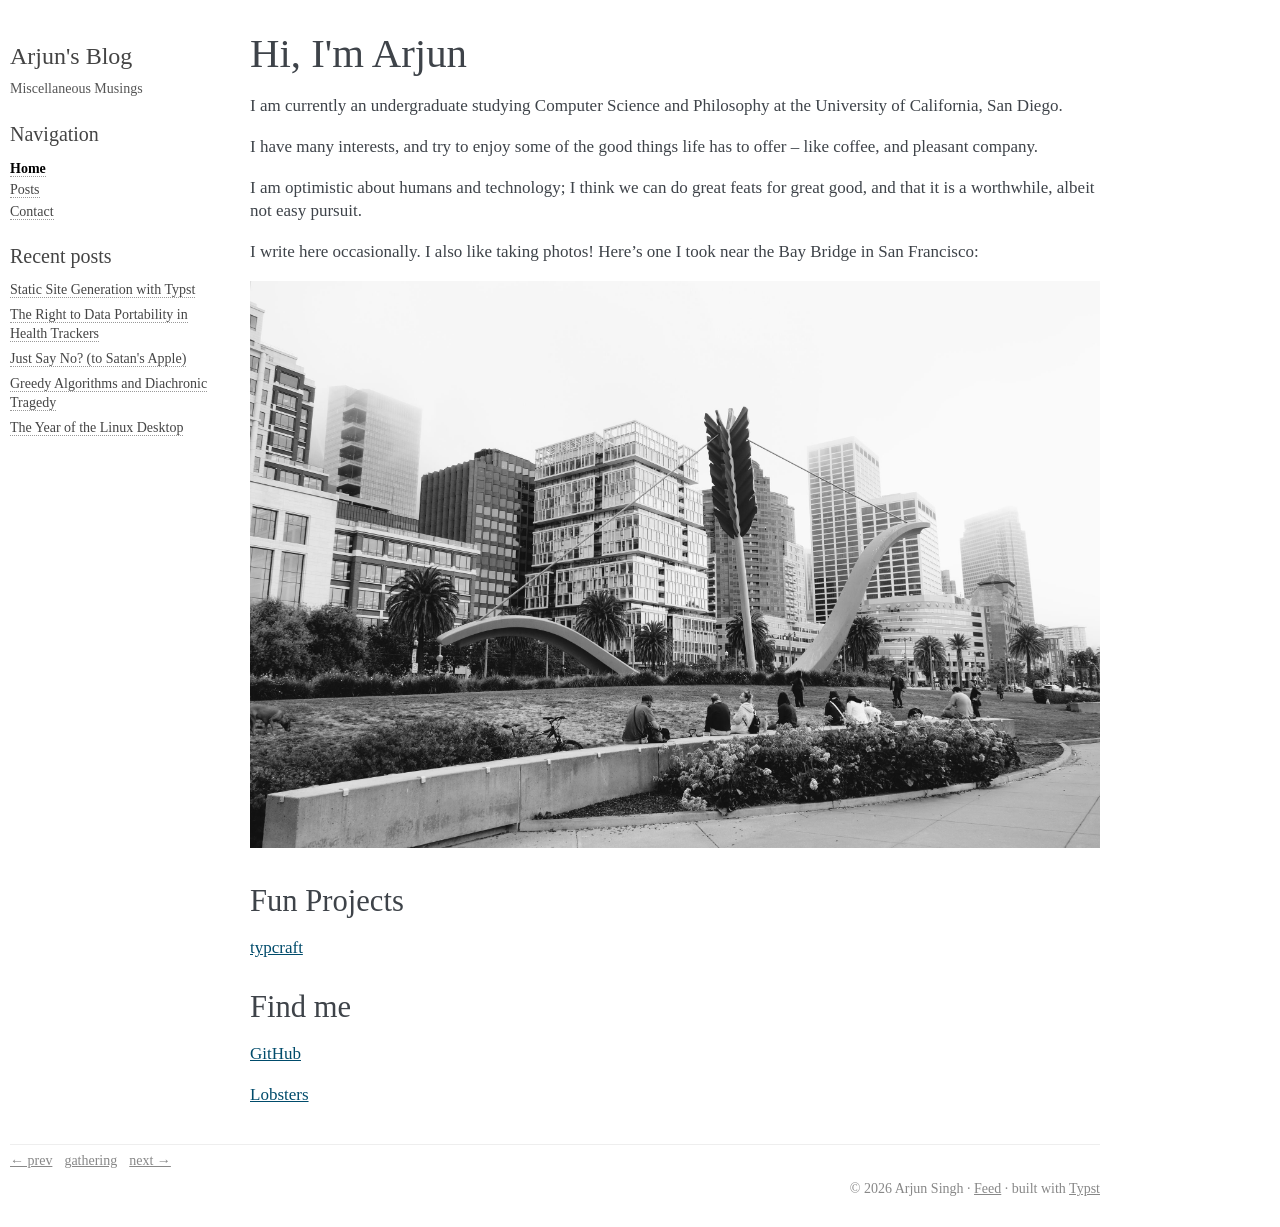
==== index.html @ fda5ebf8 "Deploy 2026-10-11T17:21:14Z" ====
<!DOCTYPE html><html lang="en"><head><meta charset="utf-8"><meta name="viewport" content="width=device-width, initial-scale=1"><title>Arjun's Blog · Arjun's Blog</title><meta name="description" content="Miscellaneous Musings"><meta name="authors" content="Arjun Singh"><style>/* Alignment */
mtable.right-align mtd,
mtable mtd.right-align,
mtable.left-align mtd.right-align,
mtable.aligned mtd:nth-child(odd) {
  justify-items: end;
  text-align: right;
}
mtable.cases mtd,
mtable.left-align mtd,
mtable mtd.left-align,
mtable.aligned mtd:nth-child(even),
math:is(:not([display])) > mtable.multiline-equation mtd {
  justify-items: start;
  text-align: left;
}
mtable.cases mtd,
mtable.aligned mtd,
mtable mtd.flushed,
mtable mtd.left-flush {
  padding-left: 0;
}
mtable.cases mtd,
mtable.aligned mtd,
mtable mtd.flushed,
mtable mtd.right-flush {
  padding-right: 0;
}

/* Tables */
mtable {
  math-style: inherit;
}
mtd {
  math-depth: auto-add;
  math-style: compact;
  math-shift: compact;
}

/* Equations */
mtable.multiline-equation mtd {
  math-depth: inherit;
  math-style: inherit;
  math-shift: inherit;
  padding: 0;
}
math > mtable.multiline-equation mtr:not(:last-child) mtd {
  padding-bottom: 0.5em;
}

/* Fractions */
mfrac {
  padding-inline: 0;
  margin-inline: 0.1em;
}

/* Accents */
mover[accent="true" i] > :first-child {
  font-feature-settings: "dtls";
}
mover.dotted[accent="true" i] > :first-child {
  font-feature-settings: "dtls" 0;
}

/* Other rules for scriptlevel, displaystyle and math-shift */
munder > :nth-child(2),
munderover > :nth-child(2) {
  math-shift: compact
}
munder[accentunder="true" i] > :not(:first-child),
mover[accent="true" i] > :not(:first-child) {
  math-depth: inherit;
  math-style: inherit;
  math-shift: inherit;
}</style></head><body><link rel="stylesheet" href="style.css"><link rel="icon" href="favicon.svg"><link rel="alternate" type="application/atom+xml" title="Arjun's Blog feed" href="feed.xml"><div class="documentwrapper"><div class="bodycontent"><main><h1>Hi, I'm Arjun</h1><p>I am currently an undergraduate studying Computer Science and Philosophy at the University of California, San Diego.</p><p>I have many interests, and try to enjoy some of the good things life has to offer – like coffee, and pleasant company.</p><p>I am optimistic about humans and technology; I think we can do great feats for great good, and that it is a worthwhile, albeit not easy pursuit.</p><p>I write here occasionally. I also like taking photos! Here’s one I took near the Bay Bridge in San Francisco:</p><p><img src="bnw-sf-bow.jpg" alt="Black and white photograph of a large bow"></p><h2>Fun Projects</h2><p><a href="https://typcraft.nxtdroid.win">typcraft</a></p><h2>Find me</h2><p><a href="https://github.com/">GitHub</a></p><p><a href="https://lobste.rs/~arjdroid">Lobsters</a></p></main></div></div><div class="sidebar"><h1 class="logo"><a href="./">Arjun's Blog</a></h1><p class="blurb">Miscellaneous Musings</p><h3>Navigation</h3><ul><li><a href="./" class="current">Home</a></li><li><a href="posts/">Posts</a></li><li><a href="contact/">Contact</a></li></ul><h3>Recent posts</h3><ul class="recent"><li><a href="posts/typst-sitegen/">Static Site Generation with Typst</a></li><li><a href="posts/data-portability/">The Right to Data Portability in Health Trackers</a></li><li><a href="posts/satan-apple/">Just Say No? (to Satan's Apple)</a></li><li><a href="posts/greedy-tragedy/">Greedy Algorithms and Diachronic Tragedy</a></li><li><a href="posts/linux-desktop/">The Year of the Linux Desktop</a></li></ul></div><div class="pagefooter"><div class="blogring"><a href="https://kytrinh.me/gathering/arjunsblog/prev">← prev</a> <a href="https://kytrinh.me/gathering/">gathering</a> <a href="https://kytrinh.me/gathering/arjunsblog/next">next →</a></div><div class="footer">© 2026 Arjun Singh · <a href="feed.xml">Feed</a> · built with <a href="https://typst.app">Typst</a></div></div></body></html>
---- style.css ----
/* A close reimplementation of Sphinx's Alabaster theme, using the values from
   the deployed alabaster.css of leanprover-community.github.io/logic_and_proof.
   Typst emits semantic markup with no classes of its own, so most rules here
   are element selectors; the handful of classes come from src/template.typ and
   src/post.typ. Typst injects its own <style> for MathML alignment — nothing
   about that belongs here.

   Layout note: <body> is the layout container, because Typst appends footnotes
   as a <section role="doc-endnotes"> after everything we emit. Grid placement
   (wide) and flex `order` (narrow) put that section back under the article
   where it belongs, and anchor the sidebar and footer to the bottom of the
   viewport when the page is short. */

/* -- page layout ----------------------------------------------------------- */

body {
  font-family: "Times New Roman", Times, serif;
  font-size: 17px;
  background-color: #fff;
  color: #000;
  margin: 0;
  padding: 0;
  min-height: 100vh;
  min-height: 100dvh;
}

*,
*::before,
*::after {
  box-sizing: border-box;
}

.bodycontent {
  color: #3e4349;
  padding: 0 30px;
}

.sidebar {
  font-size: 14px;
  line-height: 1.5;
  padding: 18px 10px;
}

.pagefooter {
  font-size: 14px;
  color: #888;
}

.footer {
  padding: 4px 0 0 0;
  text-align: right;
}

.footer a {
  color: #888;
}

/* Wide: the sidebar sits in the left margin, and an empty column of the same
   width mirrors it on the right, so the text column is centred in the window
   and both margins match. The track is 100ch plus the 60px of horizontal
   padding that .bodycontent/doc-endnotes subtract back out, so the actual
   line length is 100ch in both this layout and the narrow one below — it
   does not compress. The gutters and right margin are the fluid tracks
   (`minmax(0, …)`), so squeezing the window eats the decorative margins
   first and switches to the stacked layout the moment there is no margin
   left to give. That threshold is the one number to tune: sidebar (220px) +
   text (100ch + 60px, ~910px in Times New Roman at the base 17px) ≈ 1130px,
   the width at which both margins have hit zero. */
@media screen and (min-width: 1130px) {
  body {
    display: grid;
    grid-template-columns:
      minmax(0, 1fr)          /* left gutter */
      220px                   /* sidebar */
      calc(100ch + 60px)      /* text column, fixed */
      minmax(0, 220px)        /* right margin, mirroring the sidebar */
      minmax(0, 1fr);         /* right gutter */
    grid-template-rows: auto auto 1fr;
    padding-top: 30px;
  }

  .documentwrapper {
    grid-column: 3;
    grid-row: 1;
  }

  section[role="doc-endnotes"] {
    grid-column: 3;
    grid-row: 2;
  }

  .sidebar {
    grid-column: 2;
    grid-row: 1 / 3;
  }

  /* Sits at the bottom of the viewport on short pages, below the content on
     long ones. */
  .pagefooter {
    grid-column: 2 / 4;
    grid-row: 3;
    align-self: end;
    padding: 20px 30px 30px 10px;
  }
}

/* -- sidebar --------------------------------------------------------------- */

.sidebar a {
  color: #444;
  text-decoration: none;
  border-bottom: 1px dotted #999;
}

.sidebar a:hover {
  border-bottom: 1px solid #999;
}

.sidebar h1.logo {
  font-size: 24px;
  font-weight: normal;
  margin: -10px 0 5px 0;
}

.sidebar h1.logo a {
  border: none;
}

.sidebar h3 {
  font-family: "Times New Roman", Times, serif;
  color: #444;
  font-size: 20px;
  font-weight: normal;
  margin: 20px 0 5px 0;
  padding: 0;
}

.sidebar p {
  color: #555;
  margin: 10px 0;
}

.sidebar p.blurb {
  margin-top: 0;
  font-style: normal;
}

.sidebar ul {
  margin: 10px 0;
  padding: 0;
  list-style: none;
  color: #000;
}

.sidebar li {
  margin-bottom: 2px;
}

.sidebar .current {
  font-weight: bold;
  color: #000;
}

.sidebar ul.toc .toc-l2 {
  padding-left: 15px;
  font-size: 0.95em;
}

.sidebar ul.toc .toc-l3 {
  padding-left: 30px;
  font-size: 0.9em;
}

.sidebar ul.recent li {
  margin-bottom: 6px;
  line-height: 1.35;
}

/* -- related bars ---------------------------------------------------------- */

.related {
  line-height: 30px;
  width: 100%;
  font-size: 0.9rem;
}

.related.top {
  border-bottom: 1px solid #eee;
  margin-bottom: 20px;
}

.related.bottom {
  border-top: 1px solid #eee;
  margin-top: 30px;
}

.related ul {
  display: flex;
  justify-content: space-between;
  gap: 20px;
  padding: 0;
  margin: 0;
  list-style: none;
}

.related li.older {
  margin-left: auto;
  text-align: right;
}

/* -- blogring -------------------------------------------------------------- */

.blogring {
  display: flex;
  flex-wrap: wrap;
  align-items: baseline;
  gap: 12px;
  padding: 8px 0;
  border-top: 1px solid #eee;
}

.blogring .ring-name {
  color: #555;
  margin-right: auto;
}

.blogring a {
  color: #888;
}

/* -- footnotes and citations ----------------------------------------------- */

/* Citations render as footnotes (see post-bibliography in src/post.typ), so
   the reference list is redundant on screen. It stays in the markup —
   visually hidden rather than display:none — because the footnotes link into
   it and screen readers should still reach the full entries. */
section[role="doc-bibliography"] {
  position: absolute;
  width: 1px;
  height: 1px;
  overflow: hidden;
  clip-path: inset(50%);
  white-space: nowrap;
}

/* -- footnotes ------------------------------------------------------------- */

/* Typst emits these; the numbering markup is its own. */
section[role="doc-endnotes"] {
  color: #3e4349;
  font-size: 0.9em;
  margin-top: 30px;
  padding: 10px 30px 0 30px;
  border-top: 1px solid #eee;
}

section[role="doc-endnotes"] ol {
  margin: 0;
  padding: 0;
}

section[role="doc-endnotes"] li {
  margin-bottom: 8px;
}

/* A default <sup> is `vertical-align: super`, which grows the line box and
   makes any line holding a footnote marker taller than its neighbours. Taking
   the marker out of the line's height calculation (line-height: 0) and
   offsetting it with `position: relative` instead keeps the leading even. */
sup,
sub {
  font-size: 0.75em;
  line-height: 0;
  position: relative;
  vertical-align: baseline;
}

sup {
  top: -0.5em;
}

sub {
  bottom: -0.25em;
}

sup[role="doc-noteref"] a,
sup[role="doc-backlink"] a {
  text-decoration: none;
  padding: 0 2px;
}

/* -- body styles ----------------------------------------------------------- */

a {
  color: #004b6b;
  text-decoration: underline;
}

a:hover {
  color: #6d4100;
}

h1,
h2,
h3,
h4,
h5,
h6 {
  font-family: "Times New Roman", Times, serif;
  font-weight: normal;
  margin: 30px 0 10px 0;
  padding: 0;
}

.bodycontent h1 {
  margin-top: 0;
  padding-top: 0;
  font-size: 240%;
}

.bodycontent h2 {
  font-size: 180%;
}

.bodycontent h3 {
  font-size: 150%;
}

.bodycontent h4 {
  font-size: 130%;
}

.bodycontent h5,
.bodycontent h6 {
  font-size: 100%;
}

p,
dd,
li {
  line-height: 1.4em;
}

/* Section numbers, in headings and in the sidebar contents. The gap comes from
   here rather than the markup so minified output cannot swallow it. */
.section-number {
  margin-right: 0.4em;
}

a.headerlink {
  color: #ddd;
  padding: 0 4px;
  text-decoration: none;
  visibility: hidden;
}

h1:hover > a.headerlink,
h2:hover > a.headerlink,
h3:hover > a.headerlink,
h4:hover > a.headerlink,
h5:hover > a.headerlink,
h6:hover > a.headerlink {
  visibility: visible;
}

a.headerlink:hover {
  color: #444;
  background: #eaeaea;
}

hr {
  border: 1px solid #b1b4b6;
}

ul,
ol {
  margin: 10px 0 10px 30px;
  padding: 0;
}

blockquote {
  margin: 0 0 0 30px;
  padding: 0;
  color: #555;
}

blockquote p {
  margin: 10px 0;
}

dl {
  margin: 0;
  padding: 0;
}

dl dd {
  margin-left: 30px;
}

/* -- code, figures, tables, math ------------------------------------------- */

pre,
code,
kbd,
samp {
  font-family: "JetBrains Mono", Consolas, Menlo, "DejaVu Sans Mono", "Bitstream Vera Sans Mono", monospace;
  font-size: 0.9em;
}

pre {
  background: rgb(250, 250, 250);
  padding: 7px 30px;
  margin: 15px 0;
  overflow-x: auto;
  line-height: 1.3em;
}

code {
  background-color: #fff;
  color: #222;
}

pre code {
  background: none;
}

img,
svg,
video {
  max-width: 100%;
  height: auto;
}

figure {
  margin: 15px 0;
}

figcaption {
  color: #888;
  font-size: 0.9em;
  text-align: center;
}

table {
  border-collapse: collapse;
  border: 1px solid #888;
  box-shadow: 2px 2px 4px #eee;
  margin: 15px 0;
}

th,
td {
  border: 1px solid #888;
  padding: 0.25em 0.7em;
  text-align: left;
}

/* Wide equations scroll inside the column rather than widening the page. */
math[display="block"] {
  display: block;
  overflow-x: auto;
  margin: 15px 0;
}

/* -- post listings --------------------------------------------------------- */

ul.post-list {
  margin: 0;
  padding: 0;
  list-style: none;
}

.post-card {
  margin-bottom: 25px;
}

.bodycontent .post-card h2 {
  margin: 0 0 2px 0;
  font-size: 130%;
}

.post-card h2 a {
  text-decoration: none;
}

.post-card h2 a:hover {
  text-decoration: underline;
}

.post-meta {
  margin: 0 0 4px 0;
  color: #888;
  font-size: 0.85em;
}

.post-meta .tags {
  margin-left: 8px;
}

.post-summary {
  margin: 0;
}

.post-header {
  margin-bottom: 25px;
}

.post-header .post-meta {
  margin: 0;
}

p.blurb {
  color: #555;
}

/* -- narrow screens -------------------------------------------------------- */

/* No room for the sidebar beside the text, so it moves below the article —
   same colours as the rest of the page — and it and the footer are pushed to
   the bottom of the viewport when the content is short. The article and
   endnotes keep the same 100ch cap as the wide layout's text column and
   centre themselves, so crossing the 1130px breakpoint never changes the
   line width — it only changes whether the sidebar sits beside or below. */
@media screen and (max-width: 1129px) {
  body {
    display: flex;
    flex-direction: column;
    padding: 20px 30px;
  }

  .bodycontent {
    padding: 0;
  }

  .documentwrapper,
  section[role="doc-endnotes"] {
    width: 100%;
    max-width: 100ch;
    margin-left: auto;
    margin-right: auto;
  }

  section[role="doc-endnotes"] {
    padding-left: 0;
    padding-right: 0;
  }

  .documentwrapper {
    order: 0;
  }

  section[role="doc-endnotes"] {
    order: 1;
  }

  .sidebar {
    order: 2;
    margin-top: auto;
    padding: 15px 0 0 0;
    border-top: 1px solid #eee;
  }

  .pagefooter {
    order: 3;
  }

  .footer {
    text-align: left;
  }

  ul,
  ol {
    margin-left: 20px;
  }
}
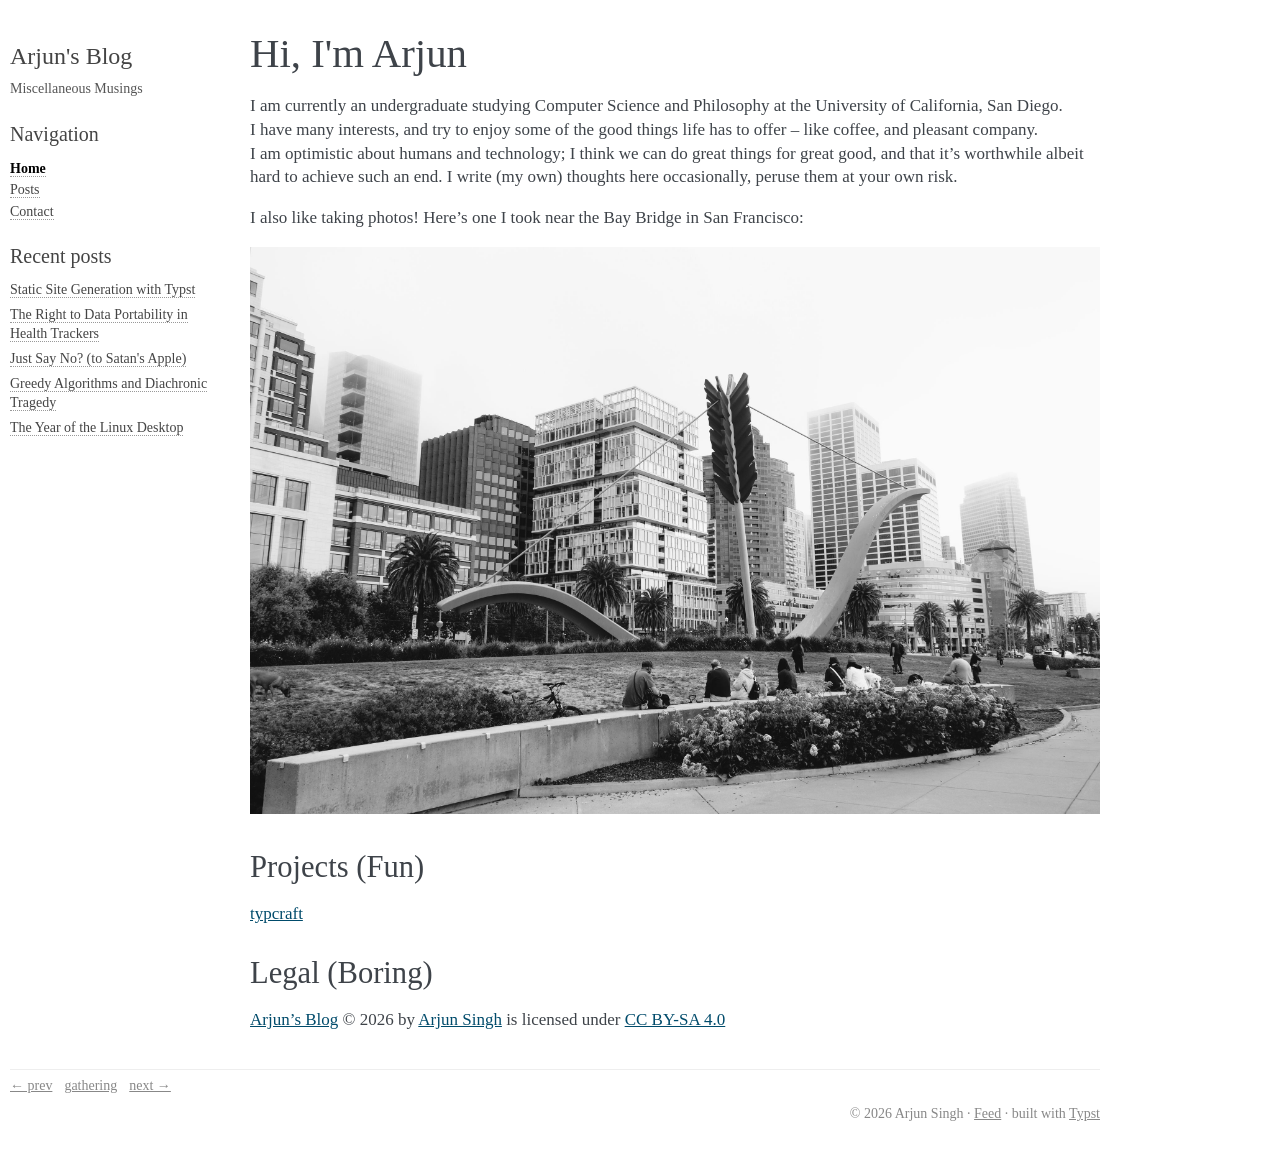
==== commit d94e13fc: "Deploy 2026-10-11T22:15:20Z" ====
--- a/index.html
+++ b/index.html
@@ -72,4 +72,4 @@
   math-depth: inherit;
   math-style: inherit;
   math-shift: inherit;
-}</style></head><body><link rel="stylesheet" href="style.css"><link rel="icon" href="favicon.svg"><link rel="alternate" type="application/atom+xml" title="Arjun's Blog feed" href="feed.xml"><div class="documentwrapper"><div class="bodycontent"><main><h1>Hi, I'm Arjun</h1><p>I am currently an undergraduate studying Computer Science and Philosophy at the University of California, San Diego.</p><p>I have many interests, and try to enjoy some of the good things life has to offer – like coffee, and pleasant company.</p><p>I am optimistic about humans and technology; I think we can do great feats for great good, and that it is a worthwhile, albeit not easy pursuit.</p><p>I write here occasionally. I also like taking photos! Here’s one I took near the Bay Bridge in San Francisco:</p><p><img src="bnw-sf-bow.jpg" alt="Black and white photograph of a large bow"></p><h2>Fun Projects</h2><p><a href="https://typcraft.nxtdroid.win">typcraft</a></p><h2>Find me</h2><p><a href="https://github.com/">GitHub</a></p><p><a href="https://lobste.rs/~arjdroid">Lobsters</a></p></main></div></div><div class="sidebar"><h1 class="logo"><a href="./">Arjun's Blog</a></h1><p class="blurb">Miscellaneous Musings</p><h3>Navigation</h3><ul><li><a href="./" class="current">Home</a></li><li><a href="posts/">Posts</a></li><li><a href="contact/">Contact</a></li></ul><h3>Recent posts</h3><ul class="recent"><li><a href="posts/typst-sitegen/">Static Site Generation with Typst</a></li><li><a href="posts/data-portability/">The Right to Data Portability in Health Trackers</a></li><li><a href="posts/satan-apple/">Just Say No? (to Satan's Apple)</a></li><li><a href="posts/greedy-tragedy/">Greedy Algorithms and Diachronic Tragedy</a></li><li><a href="posts/linux-desktop/">The Year of the Linux Desktop</a></li></ul></div><div class="pagefooter"><div class="blogring"><a href="https://kytrinh.me/gathering/arjunsblog/prev">← prev</a> <a href="https://kytrinh.me/gathering/">gathering</a> <a href="https://kytrinh.me/gathering/arjunsblog/next">next →</a></div><div class="footer">© 2026 Arjun Singh · <a href="feed.xml">Feed</a> · built with <a href="https://typst.app">Typst</a></div></div></body></html>+}</style></head><body><link rel="stylesheet" href="style.css"><link rel="icon" href="favicon.svg"><link rel="alternate" type="application/atom+xml" title="Arjun's Blog feed" href="feed.xml"><div class="documentwrapper"><div class="bodycontent"><main><h1>Hi, I'm Arjun</h1><p>I am currently an undergraduate studying Computer Science and Philosophy at the University of California, San Diego.<br>I have many interests, and try to enjoy some of the good things life has to offer – like coffee, and pleasant company.<br>I am optimistic about humans and technology; I think we can do great things for great good, and that it’s worthwhile albeit hard to achieve such an end. I write (my own) thoughts here occasionally, peruse them at your own risk.</p><p>I also like taking photos! Here’s one I took near the Bay Bridge in San Francisco:</p><p><img src="bnw-sf-bow.jpg" alt="Black and white photograph of a large bow"></p><h2>Projects (Fun)</h2><p><a href="https://typcraft.nxtdroid.win">typcraft</a></p><h2>Legal (Boring)</h2><p><a href="https://arjuns.blog">Arjun’s Blog</a> © 2026 by <a href="https://arjuns.blog/contact">Arjun Singh</a> is licensed under <a href="https://creativecommons.org/licenses/by-sa/4.0/">CC BY-SA 4.0</a><img src="https://mirrors.creativecommons.org/presskit/icons/cc.svg" alt style="max-width: 1em;max-height:1em;margin-left: .2em;"><img src="https://mirrors.creativecommons.org/presskit/icons/by.svg" alt style="max-width: 1em;max-height:1em;margin-left: .2em;"><img src="https://mirrors.creativecommons.org/presskit/icons/sa.svg" alt style="max-width: 1em;max-height:1em;margin-left: .2em;"></p></main></div></div><div class="sidebar"><h1 class="logo"><a href="./">Arjun's Blog</a></h1><p class="blurb">Miscellaneous Musings</p><h3>Navigation</h3><ul><li><a href="./" class="current">Home</a></li><li><a href="posts/">Posts</a></li><li><a href="contact/">Contact</a></li></ul><h3>Recent posts</h3><ul class="recent"><li><a href="posts/typst-sitegen/">Static Site Generation with Typst</a></li><li><a href="posts/data-portability/">The Right to Data Portability in Health Trackers</a></li><li><a href="posts/satan-apple/">Just Say No? (to Satan's Apple)</a></li><li><a href="posts/greedy-tragedy/">Greedy Algorithms and Diachronic Tragedy</a></li><li><a href="posts/linux-desktop/">The Year of the Linux Desktop</a></li></ul></div><div class="pagefooter"><div class="blogring"><a href="https://kytrinh.me/gathering/arjunsblog/prev">← prev</a> <a href="https://kytrinh.me/gathering/">gathering</a> <a href="https://kytrinh.me/gathering/arjunsblog/next">next →</a></div><div class="footer">© 2026 Arjun Singh · <a href="feed.xml">Feed</a> · built with <a href="https://typst.app">Typst</a></div></div></body></html>
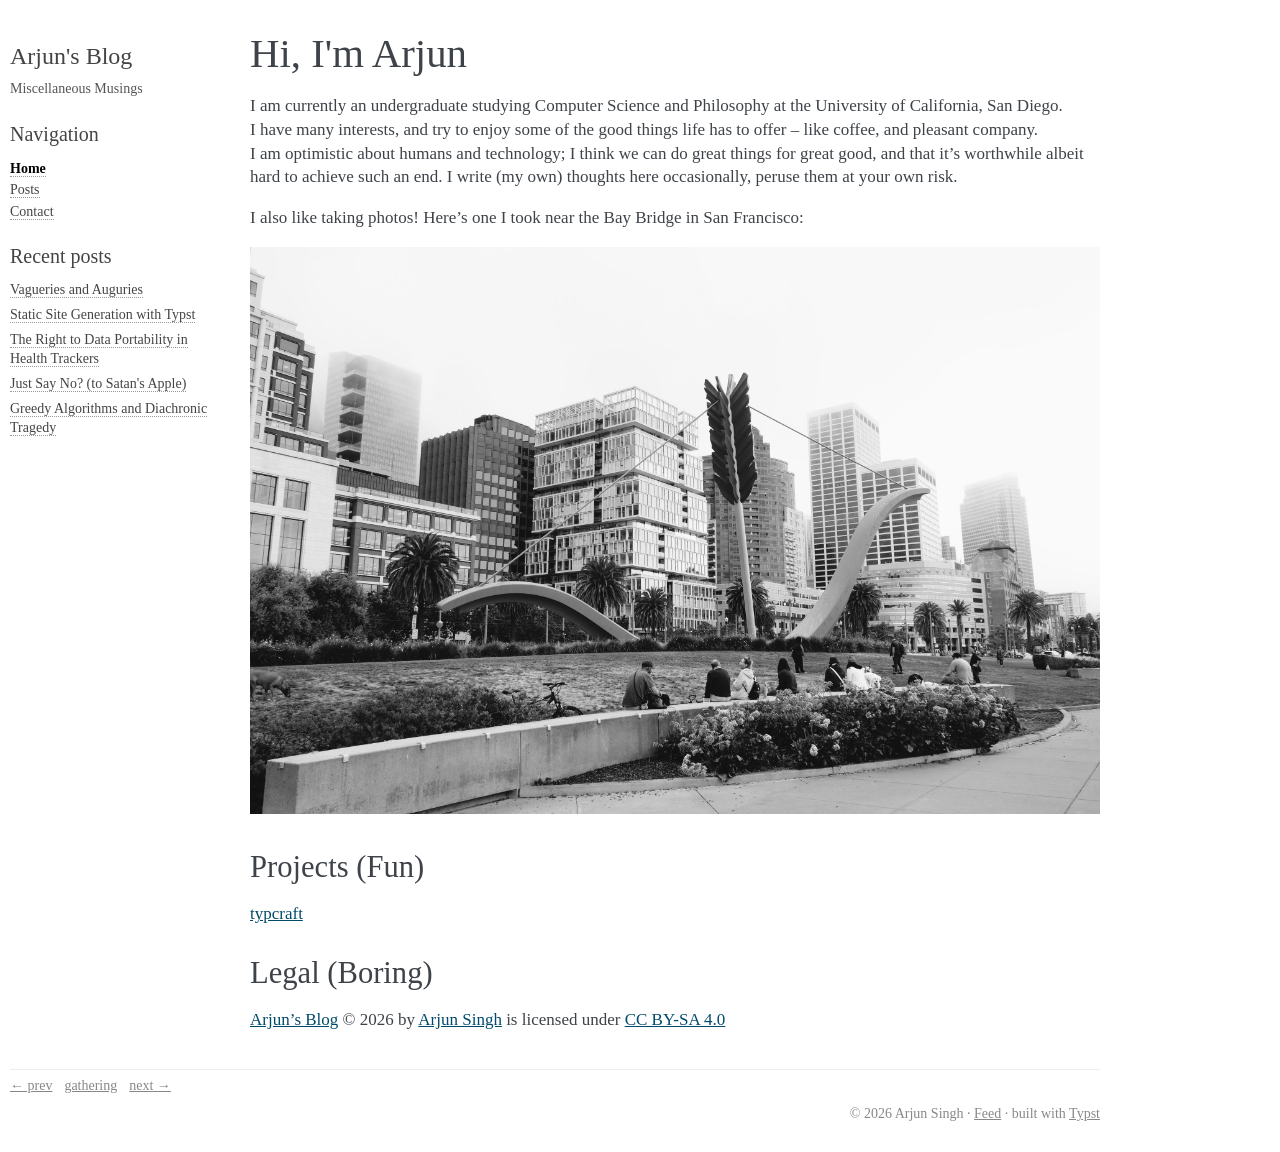
==== commit a4b2abdc: "Deploy 2026-11-08T02:07:37Z" ====
--- a/index.html
+++ b/index.html
@@ -72,4 +72,4 @@
   math-depth: inherit;
   math-style: inherit;
   math-shift: inherit;
-}</style></head><body><link rel="stylesheet" href="style.css"><link rel="icon" href="favicon.svg"><link rel="alternate" type="application/atom+xml" title="Arjun's Blog feed" href="feed.xml"><div class="documentwrapper"><div class="bodycontent"><main><h1>Hi, I'm Arjun</h1><p>I am currently an undergraduate studying Computer Science and Philosophy at the University of California, San Diego.<br>I have many interests, and try to enjoy some of the good things life has to offer – like coffee, and pleasant company.<br>I am optimistic about humans and technology; I think we can do great things for great good, and that it’s worthwhile albeit hard to achieve such an end. I write (my own) thoughts here occasionally, peruse them at your own risk.</p><p>I also like taking photos! Here’s one I took near the Bay Bridge in San Francisco:</p><p><img src="bnw-sf-bow.jpg" alt="Black and white photograph of a large bow"></p><h2>Projects (Fun)</h2><p><a href="https://typcraft.nxtdroid.win">typcraft</a></p><h2>Legal (Boring)</h2><p><a href="https://arjuns.blog">Arjun’s Blog</a> © 2026 by <a href="https://arjuns.blog/contact">Arjun Singh</a> is licensed under <a href="https://creativecommons.org/licenses/by-sa/4.0/">CC BY-SA 4.0</a><img src="https://mirrors.creativecommons.org/presskit/icons/cc.svg" alt style="max-width: 1em;max-height:1em;margin-left: .2em;"><img src="https://mirrors.creativecommons.org/presskit/icons/by.svg" alt style="max-width: 1em;max-height:1em;margin-left: .2em;"><img src="https://mirrors.creativecommons.org/presskit/icons/sa.svg" alt style="max-width: 1em;max-height:1em;margin-left: .2em;"></p></main></div></div><div class="sidebar"><h1 class="logo"><a href="./">Arjun's Blog</a></h1><p class="blurb">Miscellaneous Musings</p><h3>Navigation</h3><ul><li><a href="./" class="current">Home</a></li><li><a href="posts/">Posts</a></li><li><a href="contact/">Contact</a></li></ul><h3>Recent posts</h3><ul class="recent"><li><a href="posts/typst-sitegen/">Static Site Generation with Typst</a></li><li><a href="posts/data-portability/">The Right to Data Portability in Health Trackers</a></li><li><a href="posts/satan-apple/">Just Say No? (to Satan's Apple)</a></li><li><a href="posts/greedy-tragedy/">Greedy Algorithms and Diachronic Tragedy</a></li><li><a href="posts/linux-desktop/">The Year of the Linux Desktop</a></li></ul></div><div class="pagefooter"><div class="blogring"><a href="https://kytrinh.me/gathering/arjunsblog/prev">← prev</a> <a href="https://kytrinh.me/gathering/">gathering</a> <a href="https://kytrinh.me/gathering/arjunsblog/next">next →</a></div><div class="footer">© 2026 Arjun Singh · <a href="feed.xml">Feed</a> · built with <a href="https://typst.app">Typst</a></div></div></body></html>+}</style></head><body><link rel="stylesheet" href="style.css"><link rel="icon" href="favicon.svg"><link rel="alternate" type="application/atom+xml" title="Arjun's Blog feed" href="feed.xml"><div class="documentwrapper"><div class="bodycontent"><main><h1>Hi, I'm Arjun</h1><p>I am currently an undergraduate studying Computer Science and Philosophy at the University of California, San Diego.<br>I have many interests, and try to enjoy some of the good things life has to offer – like coffee, and pleasant company.<br>I am optimistic about humans and technology; I think we can do great things for great good, and that it’s worthwhile albeit hard to achieve such an end. I write (my own) thoughts here occasionally, peruse them at your own risk.</p><p>I also like taking photos! Here’s one I took near the Bay Bridge in San Francisco:</p><p><img src="bnw-sf-bow.jpg" alt="Black and white photograph of a large bow"></p><h2>Projects (Fun)</h2><p><a href="https://typcraft.nxtdroid.win">typcraft</a></p><h2>Legal (Boring)</h2><p><a href="https://arjuns.blog">Arjun’s Blog</a> © 2026 by <a href="https://arjuns.blog/contact">Arjun Singh</a> is licensed under <a href="https://creativecommons.org/licenses/by-sa/4.0/">CC BY-SA 4.0</a><img src="https://mirrors.creativecommons.org/presskit/icons/cc.svg" alt style="max-width: 1em;max-height:1em;margin-left: .2em;"><img src="https://mirrors.creativecommons.org/presskit/icons/by.svg" alt style="max-width: 1em;max-height:1em;margin-left: .2em;"><img src="https://mirrors.creativecommons.org/presskit/icons/sa.svg" alt style="max-width: 1em;max-height:1em;margin-left: .2em;"></p></main></div></div><div class="sidebar"><h1 class="logo"><a href="./">Arjun's Blog</a></h1><p class="blurb">Miscellaneous Musings</p><h3>Navigation</h3><ul><li><a href="./" class="current">Home</a></li><li><a href="posts/">Posts</a></li><li><a href="contact/">Contact</a></li></ul><h3>Recent posts</h3><ul class="recent"><li><a href="posts/vague-ppl/">Vagueries and Auguries</a></li><li><a href="posts/typst-sitegen/">Static Site Generation with Typst</a></li><li><a href="posts/data-portability/">The Right to Data Portability in Health Trackers</a></li><li><a href="posts/satan-apple/">Just Say No? (to Satan's Apple)</a></li><li><a href="posts/greedy-tragedy/">Greedy Algorithms and Diachronic Tragedy</a></li></ul></div><div class="pagefooter"><div class="blogring"><a href="https://kytrinh.me/gathering/arjunsblog/prev">← prev</a> <a href="https://kytrinh.me/gathering/">gathering</a> <a href="https://kytrinh.me/gathering/arjunsblog/next">next →</a></div><div class="footer">© 2026 Arjun Singh · <a href="feed.xml">Feed</a> · built with <a href="https://typst.app">Typst</a></div></div></body></html>
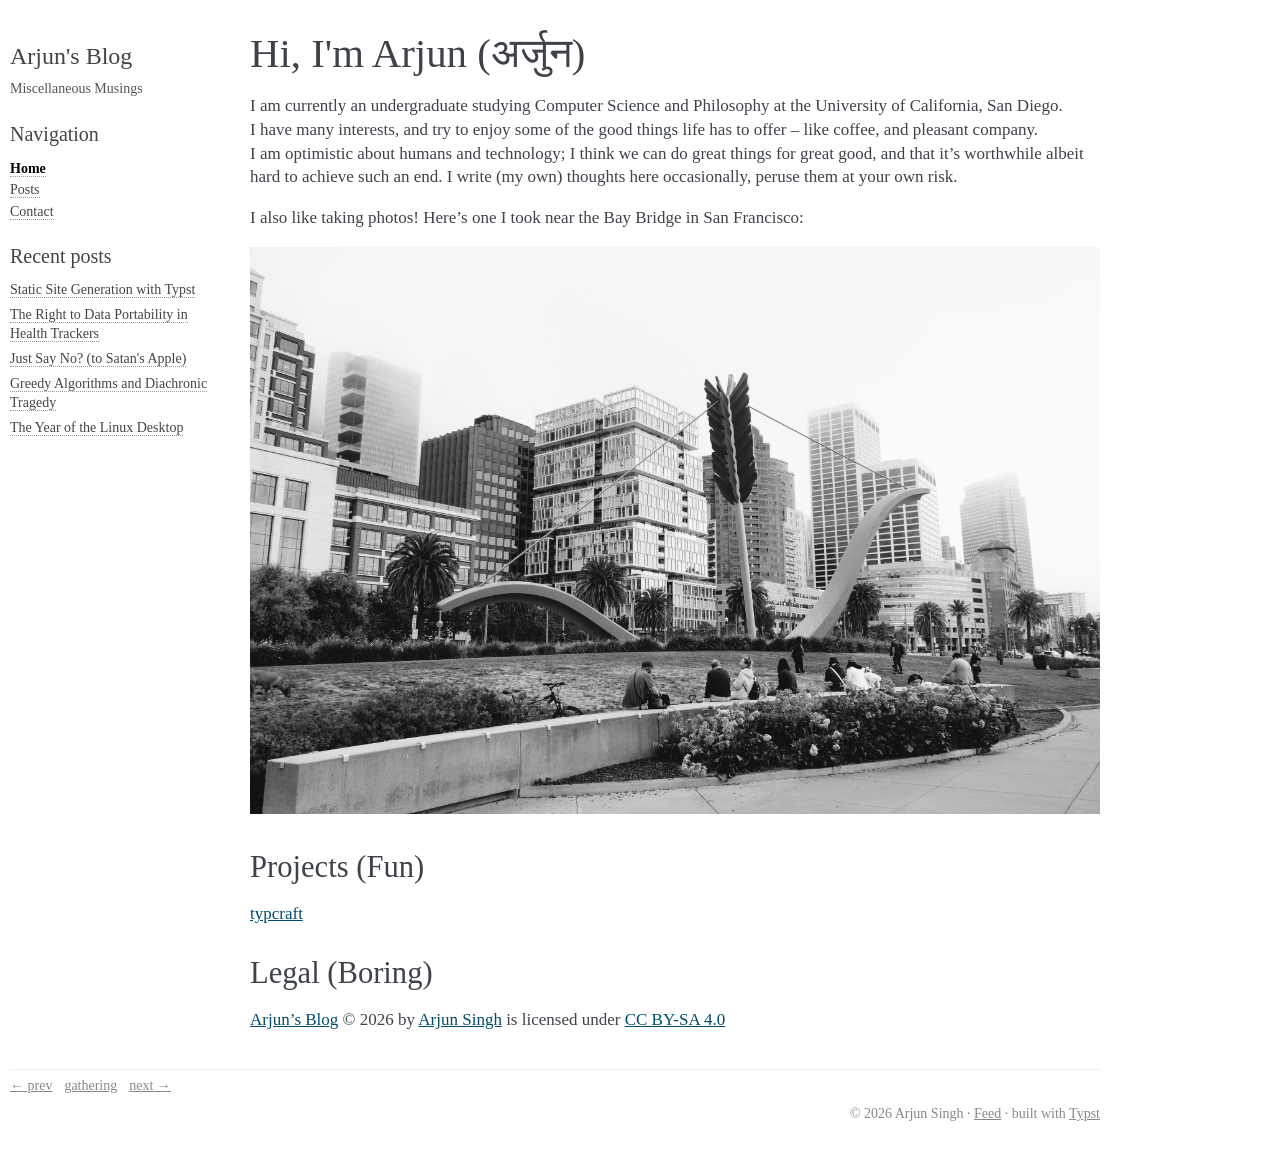
==== commit 4ebdd413: "Deploy 2026-11-24T09:31:05Z" ====
--- a/index.html
+++ b/index.html
@@ -72,4 +72,4 @@
   math-depth: inherit;
   math-style: inherit;
   math-shift: inherit;
-}</style></head><body><link rel="stylesheet" href="style.css"><link rel="icon" href="favicon.svg"><link rel="alternate" type="application/atom+xml" title="Arjun's Blog feed" href="feed.xml"><div class="documentwrapper"><div class="bodycontent"><main><h1>Hi, I'm Arjun</h1><p>I am currently an undergraduate studying Computer Science and Philosophy at the University of California, San Diego.<br>I have many interests, and try to enjoy some of the good things life has to offer – like coffee, and pleasant company.<br>I am optimistic about humans and technology; I think we can do great things for great good, and that it’s worthwhile albeit hard to achieve such an end. I write (my own) thoughts here occasionally, peruse them at your own risk.</p><p>I also like taking photos! Here’s one I took near the Bay Bridge in San Francisco:</p><p><img src="bnw-sf-bow.jpg" alt="Black and white photograph of a large bow"></p><h2>Projects (Fun)</h2><p><a href="https://typcraft.nxtdroid.win">typcraft</a></p><h2>Legal (Boring)</h2><p><a href="https://arjuns.blog">Arjun’s Blog</a> © 2026 by <a href="https://arjuns.blog/contact">Arjun Singh</a> is licensed under <a href="https://creativecommons.org/licenses/by-sa/4.0/">CC BY-SA 4.0</a><img src="https://mirrors.creativecommons.org/presskit/icons/cc.svg" alt style="max-width: 1em;max-height:1em;margin-left: .2em;"><img src="https://mirrors.creativecommons.org/presskit/icons/by.svg" alt style="max-width: 1em;max-height:1em;margin-left: .2em;"><img src="https://mirrors.creativecommons.org/presskit/icons/sa.svg" alt style="max-width: 1em;max-height:1em;margin-left: .2em;"></p></main></div></div><div class="sidebar"><h1 class="logo"><a href="./">Arjun's Blog</a></h1><p class="blurb">Miscellaneous Musings</p><h3>Navigation</h3><ul><li><a href="./" class="current">Home</a></li><li><a href="posts/">Posts</a></li><li><a href="contact/">Contact</a></li></ul><h3>Recent posts</h3><ul class="recent"><li><a href="posts/vague-ppl/">Vagueries and Auguries</a></li><li><a href="posts/typst-sitegen/">Static Site Generation with Typst</a></li><li><a href="posts/data-portability/">The Right to Data Portability in Health Trackers</a></li><li><a href="posts/satan-apple/">Just Say No? (to Satan's Apple)</a></li><li><a href="posts/greedy-tragedy/">Greedy Algorithms and Diachronic Tragedy</a></li></ul></div><div class="pagefooter"><div class="blogring"><a href="https://kytrinh.me/gathering/arjunsblog/prev">← prev</a> <a href="https://kytrinh.me/gathering/">gathering</a> <a href="https://kytrinh.me/gathering/arjunsblog/next">next →</a></div><div class="footer">© 2026 Arjun Singh · <a href="feed.xml">Feed</a> · built with <a href="https://typst.app">Typst</a></div></div></body></html>+}</style></head><body><link rel="stylesheet" href="style.css"><link rel="icon" href="favicon.svg"><link rel="alternate" type="application/atom+xml" title="Arjun's Blog feed" href="feed.xml"><div class="documentwrapper"><div class="bodycontent"><main><h1>Hi, I'm Arjun (अर्जुन)</h1><p>I am currently an undergraduate studying Computer Science and Philosophy at the University of California, San Diego.<br>I have many interests, and try to enjoy some of the good things life has to offer – like coffee, and pleasant company.<br>I am optimistic about humans and technology; I think we can do great things for great good, and that it’s worthwhile albeit hard to achieve such an end. I write (my own) thoughts here occasionally, peruse them at your own risk.</p><p>I also like taking photos! Here’s one I took near the Bay Bridge in San Francisco:</p><p><img src="bnw-sf-bow.jpg" alt="Black and white photograph of a large bow"></p><h2>Projects (Fun)</h2><p><a href="https://typcraft.nxtdroid.win">typcraft</a></p><h2>Legal (Boring)</h2><p><a href="https://arjuns.blog">Arjun’s Blog</a> © 2026 by <a href="https://arjuns.blog/contact">Arjun Singh</a> is licensed under <a href="https://creativecommons.org/licenses/by-sa/4.0/">CC BY-SA 4.0</a><img src="https://mirrors.creativecommons.org/presskit/icons/cc.svg" alt style="max-width: 1em;max-height:1em;margin-left: .2em;"><img src="https://mirrors.creativecommons.org/presskit/icons/by.svg" alt style="max-width: 1em;max-height:1em;margin-left: .2em;"><img src="https://mirrors.creativecommons.org/presskit/icons/sa.svg" alt style="max-width: 1em;max-height:1em;margin-left: .2em;"></p></main></div></div><div class="sidebar"><h1 class="logo"><a href="./">Arjun's Blog</a></h1><p class="blurb">Miscellaneous Musings</p><h3>Navigation</h3><ul><li><a href="./" class="current">Home</a></li><li><a href="posts/">Posts</a></li><li><a href="contact/">Contact</a></li></ul><h3>Recent posts</h3><ul class="recent"><li><a href="posts/typst-sitegen/">Static Site Generation with Typst</a></li><li><a href="posts/data-portability/">The Right to Data Portability in Health Trackers</a></li><li><a href="posts/satan-apple/">Just Say No? (to Satan's Apple)</a></li><li><a href="posts/greedy-tragedy/">Greedy Algorithms and Diachronic Tragedy</a></li><li><a href="posts/linux-desktop/">The Year of the Linux Desktop</a></li></ul></div><div class="pagefooter"><div class="blogring"><a href="https://kytrinh.me/gathering/arjunsblog/prev">← prev</a> <a href="https://kytrinh.me/gathering/">gathering</a> <a href="https://kytrinh.me/gathering/arjunsblog/next">next →</a></div><div class="footer">© 2026 Arjun Singh · <a href="feed.xml">Feed</a> · built with <a href="https://typst.app">Typst</a></div></div></body></html>
